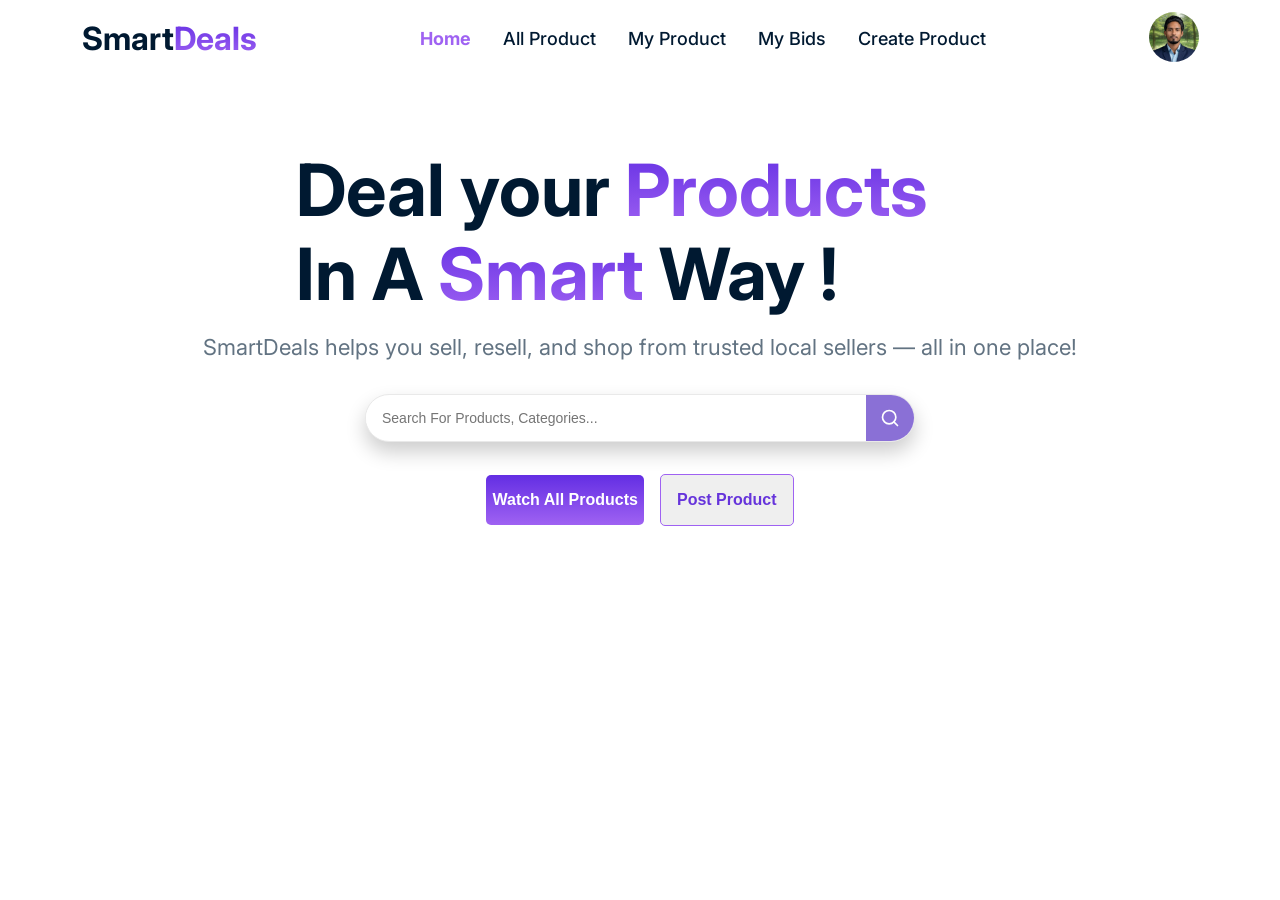
==== index.html @ f4c6712d "Adding Hero Section" ====
<!DOCTYPE html>
<html lang="en">

<head>
    <meta charset="UTF-8">
    <meta name="viewport" content="width=device-width, initial-scale=1.0">
    <title>SmartDeals | Your Online Shopping Companion</title>
    <link rel="stylesheet" href="./styles/style.css">
    <link rel="preconnect" href="https://fonts.googleapis.com">
    <link rel="preconnect" href="https://fonts.gstatic.com" crossorigin>
    <link
        href="https://fonts.googleapis.com/css2?family=Inter:ital,opsz,wght@0,14..32,100..900;1,14..32,100..900&display=swap"
        rel="stylesheet">
    <link rel="preconnect" href="https://fonts.googleapis.com">
    <link rel="preconnect" href="https://fonts.gstatic.com" crossorigin>
    <link
        href="https://fonts.googleapis.com/css2?family=Inter:ital,opsz,wght@0,14..32,100..900;1,14..32,100..900&display=swap"
        rel="stylesheet">
</head>

<body class="font-inter">
    <header>
        <nav class="navbar">
            <div class="logo1">
                <h3>Smart<span class="span-color">Deals</span></h3>
            </div>
            <ul>
                <li><a href="./index.html" class="active">Home</a></li>
                <li><a href="#">All Product</a></li>
                <li><a href="#">My Product</a></li>
                <li><a href="#">My Bids</a></li>
                <li><a href="#">Create Product</a></li>
            </ul>
            <div>
                <img src="./resorces/imges/logo.png" alt="" class="logo2">
            </div>
        </nav>
        <section class="hero">
            <h1>Deal your <span class="span-color">Products</span>
                In A <span class="span-color">Smart</span> Way !</h1>
            <p>SmartDeals helps you sell, resell, and shop from trusted local sellers — all in one place!</p>


            <div class="search-container">
                <input type="text" placeholder="Search For Products, Categories..." />
                <button type="submit" class="search-btn">
                    <svg xmlns="http://www.w3.org/2000/svg" width="20" height="20" viewBox="0 0 24 24" fill="none"
                        stroke="currentColor" stroke-width="2" stroke-linecap="round" stroke-linejoin="round">
                        <circle cx="11" cy="11" r="8"></circle>
                        <line x1="21" y1="21" x2="16.65" y2="16.65"></line>
                    </svg>
                </button>
            </div>

            <div class="button">
                <button class="btn fill-button">Watch All Products</button>
                <button class="btn unfill-button">Post Product</button>
            </div>


        </section>
    </header>
</body>

</html>
---- styles/style.css ----
* {
    margin: 0;
    padding: 0;
    box-sizing: border-box;
}

.font-inter {
    font-family: "Inter", sans-serif;
    font-optical-sizing: auto;
    color: var(--dark-color);
}


:root {
    --dark-color: #001931;
    --light-color: #627382;
}


/* Navbar Design */

.navbar {
    /* border: 2px solid red; */
    display: flex;
    align-items: center;
    justify-content: space-around;
    height: 78px;
}

.navbar .logo1 h3 {
    font-size: 32px;
    line-height: 40px;
    font-weight: 700;
    color: #001931;
}

.span-color {
    background: linear-gradient(to bottom, #632EE3, #9F62F2);
    -webkit-background-clip: text;
    background-clip: text;
    color: transparent;
}

.navbar ul {
    display: flex;
    gap: 32px;
    align-items: center;
}

.navbar ul li {
    list-style: none;
}

.navbar ul li a {
    text-decoration: none;
    color: var(--dark-color);
    font-size: 18px;
    font-weight: 500;
    line-height: 152%;
    transition: 0.3s;
}

.navbar ul li a:hover {
    color: #9F62F2;
}

.navbar ul li .active {
    color: #9F62F2;
    font-weight: bold;
    transition: 0.3s;
}

.active:hover {
    color: #632EE3;
}

.navbar .logo2 {
    width: 50px;
    border-radius: 30px;
}

.hero {
    /* border: 2px solid red; */
    margin: 70px auto;
}

.hero h1 {
    font-size: 72px;
    line-height: 84px;
    width: 689px;
    margin: 0px auto 16px;
    color: var(--dark-color);
}

.hero p {
    font-size: 22px;
    line-height: 30px;
    margin: 0px auto 32px;
    text-align: center;
    color: var(--light-color);
}

.search-container {
    margin: 0px auto 32px;
    display: flex;
    align-items: center;
    width: 550px;
    height: 48px;
    background: #FFFFFF;
    border: 1px solid #E9E9E9;
    border-radius: 35px;
    overflow: hidden;
    box-shadow: 0px 10px 20px rgba(0, 0, 0, 0.20);
    /* Figma-র Drop Shadow */
}

.search-container input {
    flex: 1;
    border: none;
    outline: none;
    padding: 0 16px;
    font-size: 14px;
    color: #333;
}

.search-btn {
    background-color: #8A70D6;
    border: none;
    width: 48px;
    height: 100%;
    display: flex;
    justify-content: center;
    align-items: center;
    cursor: pointer;
    color: white;
    transition: background 0.3s ease;
}

.search-btn:hover {
    background-color: #765bbd;
}

.button {
    text-align: center;
    margin: 0px auto 91px;
}

.btn {
    font-size: 16px;
    font-weight: 600;
    margin: 0px 6px;
    padding: 16px 6px;
    border: none;
    border-radius: 5px;
}

.fill-button {
    background: linear-gradient(to bottom, #632EE3, #9F62F2);
    color: white;
}

.unfill-button {
    border: 1px solid #9F62F2;
    padding: 16px;
    color: #6634db;
}
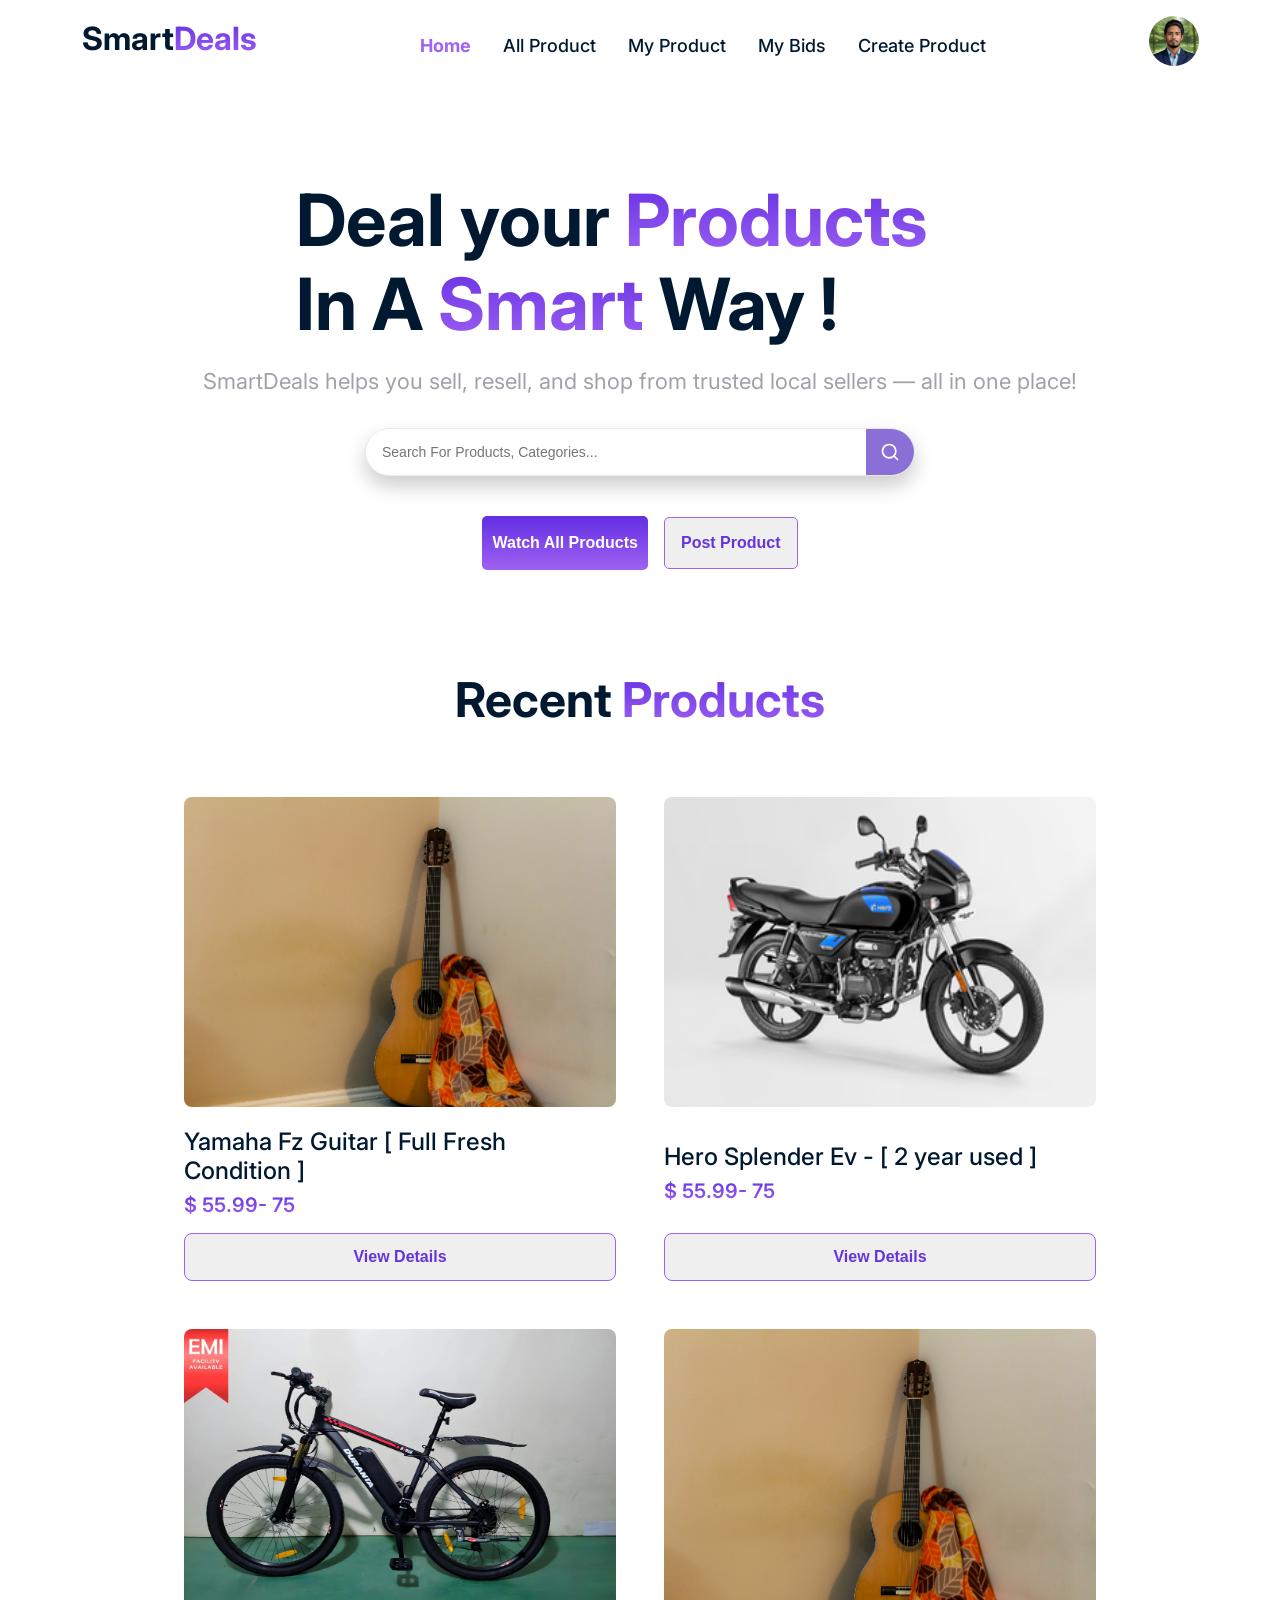
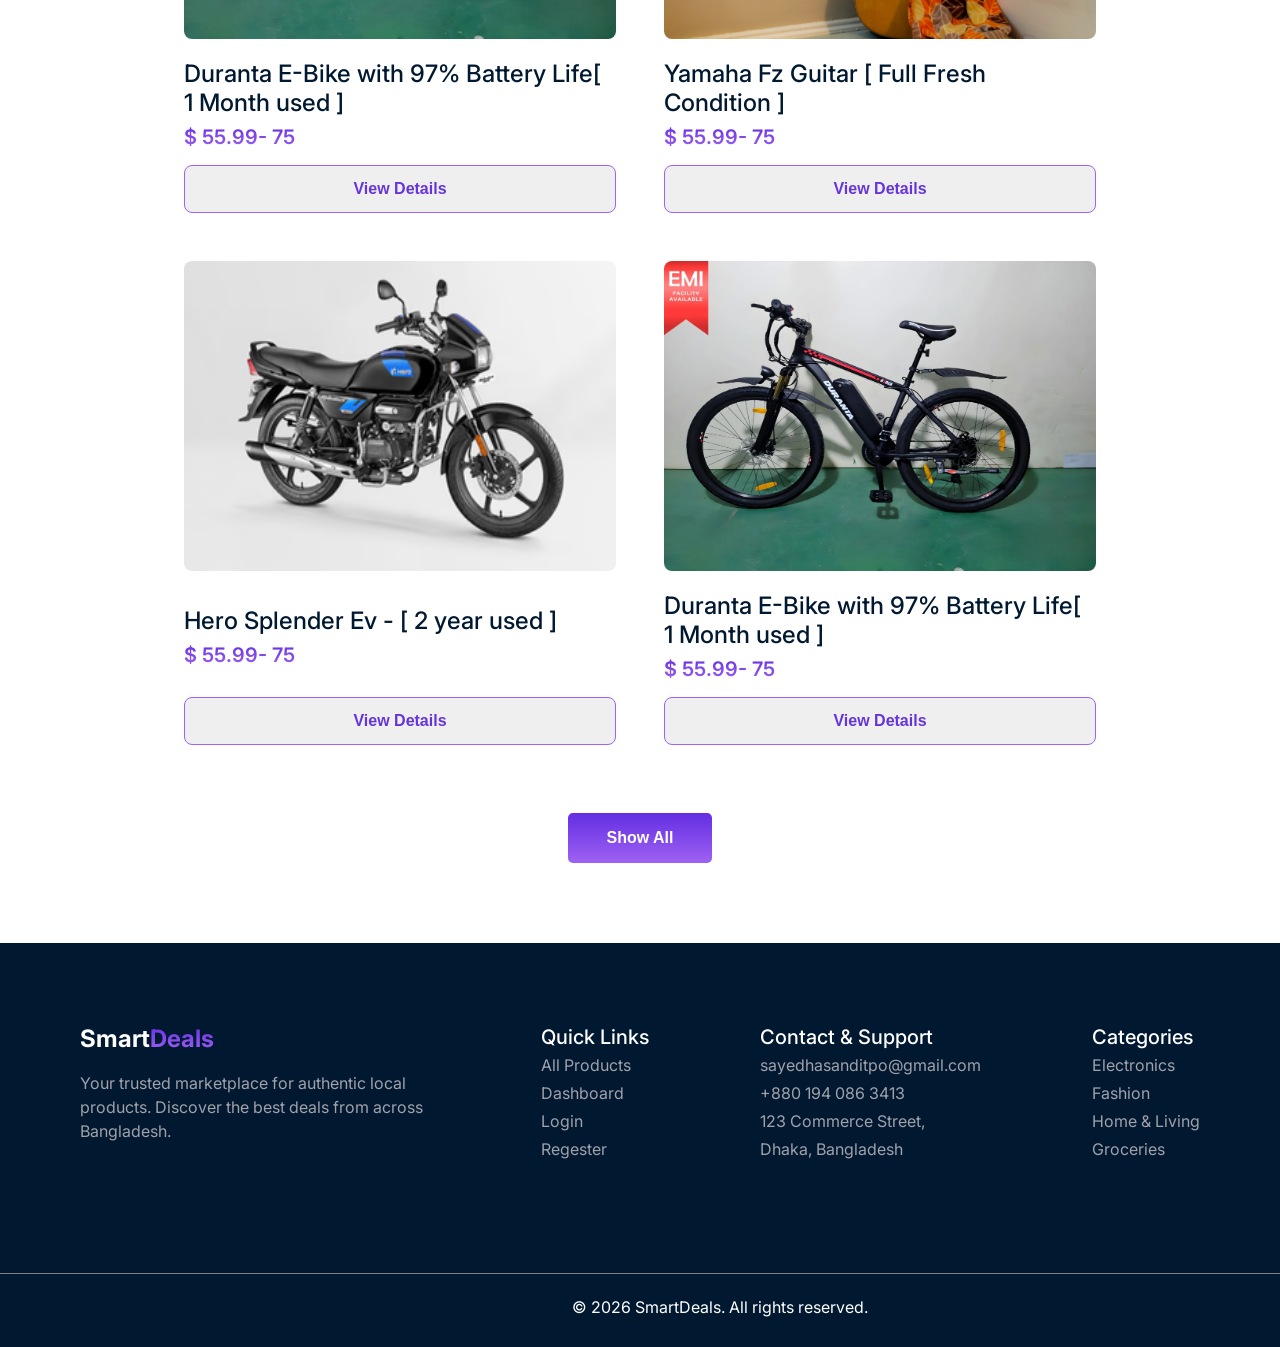
==== commit 941a9b3e: "Build SmartDeals Website" ====
--- a/index.html
+++ b/index.html
@@ -22,7 +22,7 @@
     <header>
         <nav class="navbar">
             <div class="logo1">
-                <h3>Smart<span class="span-color">Deals</span></h3>
+                <h3>Smart<span class="gradient-color">Deals</span></h3>
             </div>
             <ul>
                 <li><a href="./index.html" class="active">Home</a></li>
@@ -36,11 +36,9 @@
             </div>
         </nav>
         <section class="hero">
-            <h1>Deal your <span class="span-color">Products</span>
-                In A <span class="span-color">Smart</span> Way !</h1>
+            <h1>Deal your <span class="gradient-color">Products</span>
+                In A <span class="gradient-color">Smart</span> Way !</h1>
             <p>SmartDeals helps you sell, resell, and shop from trusted local sellers — all in one place!</p>
-
-
             <div class="search-container">
                 <input type="text" placeholder="Search For Products, Categories..." />
                 <button type="submit" class="search-btn">
@@ -51,15 +49,112 @@
                     </svg>
                 </button>
             </div>
-
             <div class="button">
                 <button class="btn fill-button">Watch All Products</button>
                 <button class="btn unfill-button">Post Product</button>
             </div>
+        </section>
+    </header>
+    <section class="product-container">
+        <h1>Recent <span class="gradient-color">Products</span></h1>
+        <div class="card-container">
+            <div class="card">
+                <img src="./resorces/imges/product1.jpg" alt="">
+                <div class="card-text">
+                    <h2>Yamaha Fz Guitar [ Full Fresh Condition ] </h2>
+                    <p class="gradient-color">$ 55.99- 75</p>
+                </div>
+                <button class="unfill-button">View Details</button>
+            </div>
+            <div class="card">
+                <img src="./resorces/imges/product2.jfif" alt="">
+                <div class="card-text">
+                    <h2>Hero Splender Ev - [ 2 year used ]</h2>
+                    <p class="gradient-color">$ 55.99- 75</p>
+                </div>
+                <button class="unfill-button">View Details</button>
+            </div>
+            <div class="card">
+                <img src="./resorces/imges/product3.jpg" alt="">
+                <div class="card-text">
+                    <h2>Duranta E-Bike with 97% Battery Life[ 1 Month used ] </h2>
+                    <p class="gradient-color">$ 55.99- 75</p>
+                </div>
+                <button class="unfill-button">View Details</button>
+            </div>
+            <div class="card">
+                <img src="./resorces/imges/product1.jpg" alt="">
+                <div class="card-text">
+                    <h2>Yamaha Fz Guitar [ Full Fresh Condition ] </h2>
+                    <p class="gradient-color">$ 55.99- 75</p>
+                </div>
+                <button class="unfill-button">View Details</button>
+            </div>
+            <div class="card">
+                <img src="./resorces/imges/product2.jfif" alt="">
+                <div class="card-text">
+                    <h2>Hero Splender Ev - [ 2 year used ]</h2>
+                    <p class="gradient-color">$ 55.99- 75</p>
+                </div>
+                <button class="unfill-button">View Details</button>
+            </div>
+            <div class="card">
+                <img src="./resorces/imges/product3.jpg" alt="">
+                <div class="card-text">
+                    <h2>Duranta E-Bike with 97% Battery Life[ 1 Month used ] </h2>
+                    <p class="gradient-color">$ 55.99- 75</p>
+                </div>
+                <button class="unfill-button">View Details</button>
+            </div>
+        </div>
+        <div class="button button-product">
+            <button class="btn fill-button product-btn">Show All</button>
+        </div>
+    </section>
+
+    <footer>
 
 
-        </section>
-    </header>
+        <div class="footer-container">
+            <div class="footer-content">
+                <div class="footer1">
+                    <h3>Smart<span class="gradient-color">Deals</span></h3>
+                    <p>Your trusted marketplace for authentic local products. Discover the best deals from across
+                        Bangladesh.</p>
+                </div>
+                <div class="footer2 footer-card">
+                    <ul>
+                        <h3>Quick Links</h3>
+                        <li><a href="#">All Products</a></li>
+                        <li><a href="#">Dashboard</a></li>
+                        <li><a href="#">Login</a></li>
+                        <li><a href="#">Regester</a></li>
+                    </ul>
+                </div>
+                <div class="footer2 footer-card">
+                    <ul>
+                        <h3>Contact & Support</h3>
+                        <li><a href="#">sayedhasanditpo@gmail.com</a></li>
+                        <li><a href="#">+880 194 086 3413</a></li>
+                        <li><a href="#">123 Commerce Street,<br>Dhaka, Bangladesh</a></li>
+                    </ul>
+                </div>
+                <ul>
+                    <h3>Categories</h3>
+                    <li><a href="#">Electronics</a></li>
+                    <li><a href="#">Fashion</a></li>
+                    <li><a href="#">Home & Living</a></li>
+                    <li><a href="#">Groceries</a></li>
+                </ul>
+            </div>
+        </div>
+
+        <div class="copyright">
+            © 2026 SmartDeals. All rights reserved.
+        </div>
+
+    </footer>
+
 </body>
 
 </html>
--- a/styles/style.css
+++ b/styles/style.css
@@ -13,7 +13,8 @@
 
 :root {
     --dark-color: #001931;
-    --light-color: #627382;
+    --light-color: #A1A1AA;
+    --gradient-color:
 }
 
 
@@ -34,7 +35,7 @@
     color: #001931;
 }
 
-.span-color {
+.gradient-color {
     background: linear-gradient(to bottom, #632EE3, #9F62F2);
     -webkit-background-clip: text;
     background-clip: text;
@@ -45,6 +46,7 @@
     display: flex;
     gap: 32px;
     align-items: center;
+    margin-top: 14px;
 }
 
 .navbar ul li {
@@ -77,18 +79,19 @@
 .navbar .logo2 {
     width: 50px;
     border-radius: 30px;
+    margin-top: 7px;
 }
 
 .hero {
     /* border: 2px solid red; */
-    margin: 70px auto;
+    margin: 100px auto;
 }
 
 .hero h1 {
     font-size: 72px;
     line-height: 84px;
     width: 689px;
-    margin: 0px auto 16px;
+    margin: 0px auto 20px;
     color: var(--dark-color);
 }
 
@@ -101,7 +104,7 @@
 }
 
 .search-container {
-    margin: 0px auto 32px;
+    margin: 0px auto 40px;
     display: flex;
     align-items: center;
     width: 550px;
@@ -142,14 +145,13 @@
 
 .button {
     text-align: center;
-    margin: 0px auto 91px;
 }
 
 .btn {
     font-size: 16px;
     font-weight: 600;
     margin: 0px 6px;
-    padding: 16px 6px;
+    padding: 18px 10px;
     border: none;
     border-radius: 5px;
 }
@@ -163,4 +165,135 @@
     border: 1px solid #9F62F2;
     padding: 16px;
     color: #6634db;
+}
+
+.product-container h1 {
+    font-size: 48px;
+    text-align: center;
+    margin: 80px auto 40px;
+}
+
+.card-container {
+    /* border: 2px solid red; */
+    padding: 16px;
+    gap: 24px;
+    display: flex;
+    align-items: center;
+    justify-content: center;
+    flex-wrap: wrap;
+}
+
+
+.card {
+    margin: 12px;
+}
+
+.card img {
+    width: 432px;
+    height: 310px;
+    /* border: 2px solid black; */
+    border-radius: 8px;
+    margin-bottom: 16px;
+}
+
+.card .card-text {
+    margin-bottom: 16px;
+    height: 90px;
+    display: flex;
+    flex-direction: column;
+    justify-content: center;
+}
+
+.card .card-text h2 {
+    font-size: 24px;
+    font-weight: 500;
+    color: var(--dark-color);
+    margin-bottom: 8px;
+    width: 420px;
+}
+
+.card .card-text p {
+    font-size: 20px;
+    font-weight: 600;
+}
+
+.card button {
+    padding: 14px;
+    font-size: 16px;
+    width: 100%;
+    font-weight: 600;
+    border-radius: 8px;
+}
+
+.product-btn {
+    padding: 16px 39px;
+}
+
+.button-product {
+    margin: 40px auto 80px;
+}
+
+footer {
+    background-color: var(--dark-color);
+}
+
+.footer-container {
+    /* border: 2px solid red; */
+    padding: 80px 80px 30px;
+    display: flex;
+    align-items: center;
+    justify-content: center;
+    color: white;
+}
+
+.footer-content {
+    /* border: 2px solid rgb(50, 60, 207); */
+    width: 1140px;
+    display: flex;
+    justify-content: space-between;
+}
+
+.footer1 {
+    width: 350px;
+}
+
+.footer-content .footer1 h3 {
+    font-size: 24px;
+    margin-bottom: 16px;
+    font-weight: 700;
+    line-height: 32px;
+}
+
+.footer-content p {
+    font-size: 16px;
+    font-weight: 400;
+    line-height: 24px;
+    color: var(--light-color);
+}
+
+footer h3 {
+    font-size: 20px;
+    line-height: 28px;
+    font-weight: 500;
+}
+
+footer ul {
+    list-style: none;
+    line-height: 28px;
+}
+
+footer a {
+    text-decoration: none;
+    color: var(--light-color);
+}
+
+.copyright {
+    border-top: 1px solid gray;
+    width: 1440px;
+    margin: 0px auto;
+    color: white;
+    text-align: center;
+    padding-top: 23px;
+    margin-top: 80px;
+    padding-bottom: 30px;
 }
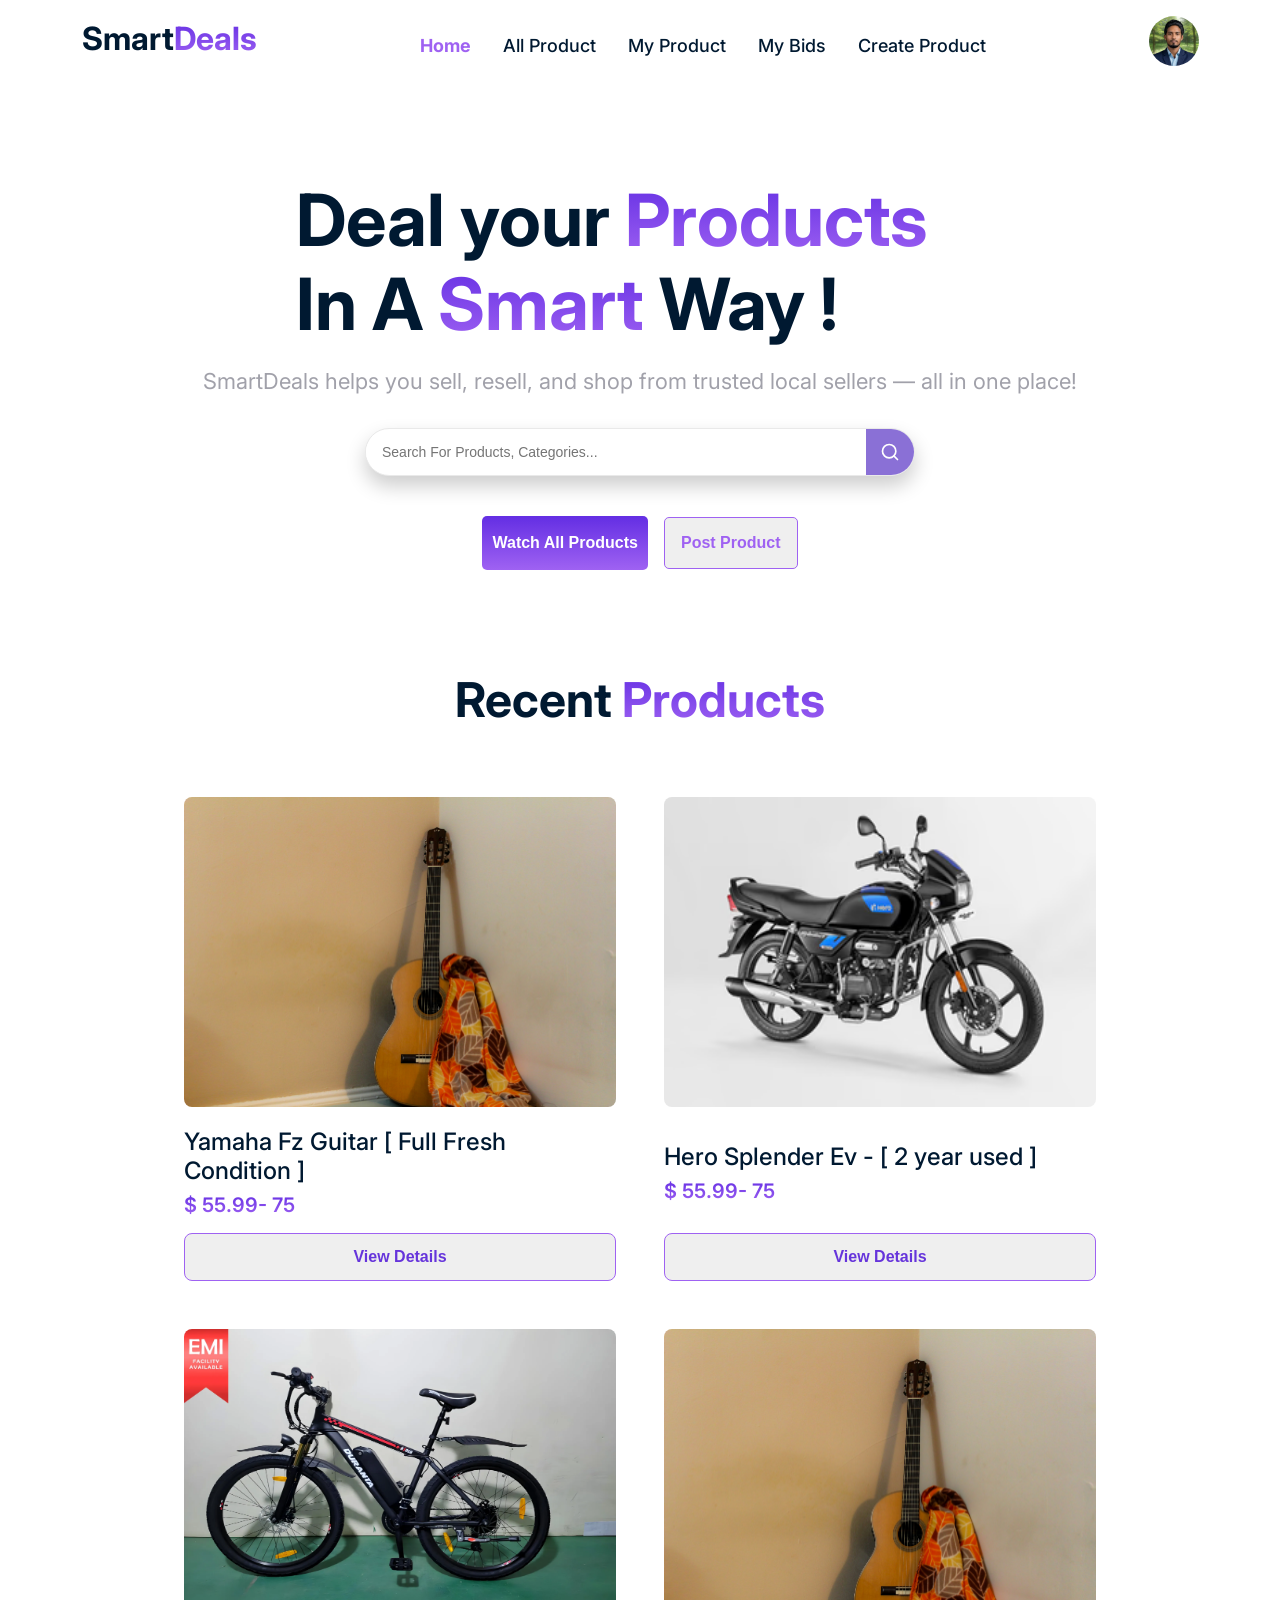
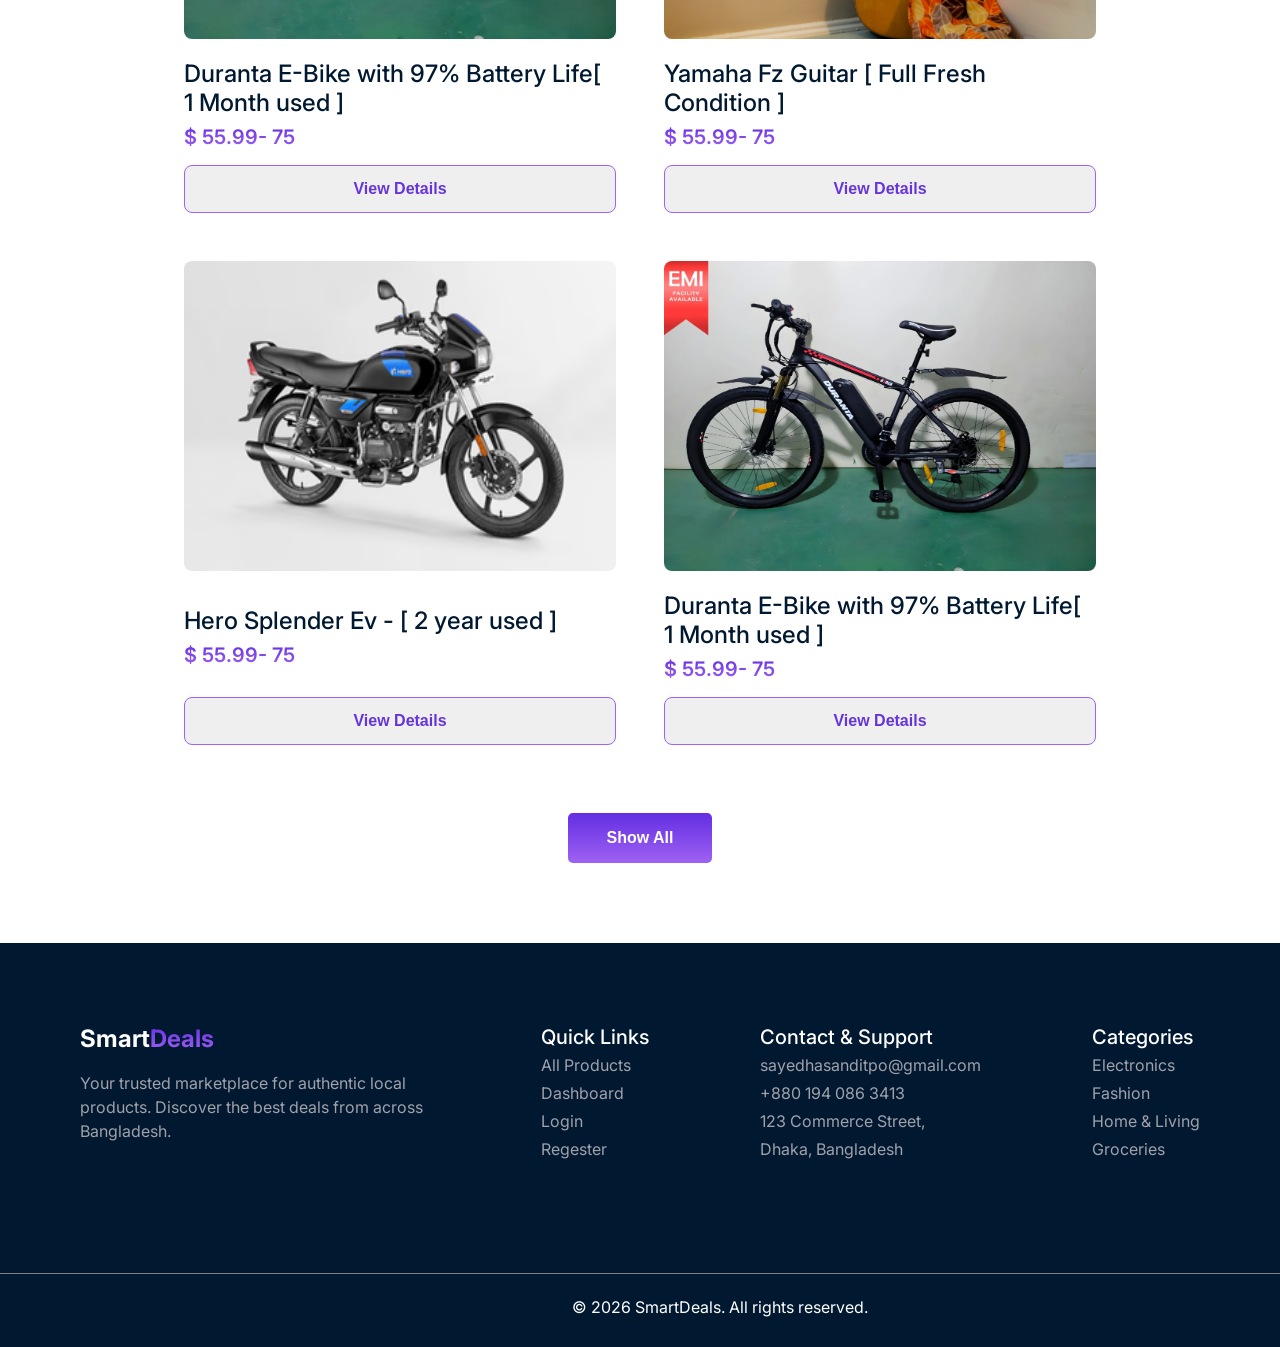
==== commit 13d29f7e: "Adding links" ====
--- a/index.html
+++ b/index.html
@@ -26,7 +26,7 @@
             </div>
             <ul>
                 <li><a href="./index.html" class="active">Home</a></li>
-                <li><a href="#">All Product</a></li>
+                <li><a href="all-product.html">All Product</a></li>
                 <li><a href="#">My Product</a></li>
                 <li><a href="#">My Bids</a></li>
                 <li><a href="#">Create Product</a></li>
@@ -41,7 +41,7 @@
             <p>SmartDeals helps you sell, resell, and shop from trusted local sellers — all in one place!</p>
             <div class="search-container">
                 <input type="text" placeholder="Search For Products, Categories..." />
-                <button type="submit" class="search-btn">
+                <button type="submit" class="search-btn hover">
                     <svg xmlns="http://www.w3.org/2000/svg" width="20" height="20" viewBox="0 0 24 24" fill="none"
                         stroke="currentColor" stroke-width="2" stroke-linecap="round" stroke-linejoin="round">
                         <circle cx="11" cy="11" r="8"></circle>
@@ -50,8 +50,8 @@
                 </button>
             </div>
             <div class="button">
-                <button class="btn fill-button">Watch All Products</button>
-                <button class="btn unfill-button">Post Product</button>
+                <button class="btn fill-button hover button-hover-effect"><a href="all-product.html">Watch All Products</a></button>
+                <button class="btn unfill-button hover view-effect"><a href="all-product.html"><span class="color-white">Post Product</span></a></button>
             </div>
         </section>
     </header>
@@ -64,7 +64,7 @@
                     <h2>Yamaha Fz Guitar [ Full Fresh Condition ] </h2>
                     <p class="gradient-color">$ 55.99- 75</p>
                 </div>
-                <button class="unfill-button">View Details</button>
+                <button class="unfill-button hover view-effect">View Details</button>
             </div>
             <div class="card">
                 <img src="./resorces/imges/product2.jfif" alt="">
@@ -72,7 +72,7 @@
                     <h2>Hero Splender Ev - [ 2 year used ]</h2>
                     <p class="gradient-color">$ 55.99- 75</p>
                 </div>
-                <button class="unfill-button">View Details</button>
+                <button class="unfill-button view-effect">View Details</button>
             </div>
             <div class="card">
                 <img src="./resorces/imges/product3.jpg" alt="">
@@ -80,7 +80,7 @@
                     <h2>Duranta E-Bike with 97% Battery Life[ 1 Month used ] </h2>
                     <p class="gradient-color">$ 55.99- 75</p>
                 </div>
-                <button class="unfill-button">View Details</button>
+                <button class="unfill-button hover view-effect">View Details</button>
             </div>
             <div class="card">
                 <img src="./resorces/imges/product1.jpg" alt="">
@@ -88,7 +88,7 @@
                     <h2>Yamaha Fz Guitar [ Full Fresh Condition ] </h2>
                     <p class="gradient-color">$ 55.99- 75</p>
                 </div>
-                <button class="unfill-button">View Details</button>
+                <button class="unfill-button hover view-effect">View Details</button>
             </div>
             <div class="card">
                 <img src="./resorces/imges/product2.jfif" alt="">
@@ -96,7 +96,7 @@
                     <h2>Hero Splender Ev - [ 2 year used ]</h2>
                     <p class="gradient-color">$ 55.99- 75</p>
                 </div>
-                <button class="unfill-button">View Details</button>
+                <button class="unfill-button view-effect">View Details</button>
             </div>
             <div class="card">
                 <img src="./resorces/imges/product3.jpg" alt="">
@@ -104,11 +104,11 @@
                     <h2>Duranta E-Bike with 97% Battery Life[ 1 Month used ] </h2>
                     <p class="gradient-color">$ 55.99- 75</p>
                 </div>
-                <button class="unfill-button">View Details</button>
+                <button class="unfill-button hover view-effect">View Details</button>
             </div>
         </div>
         <div class="button button-product">
-            <button class="btn fill-button product-btn">Show All</button>
+            <button class="btn fill-button product-btn hover button-hover-effect"><a href="all-product.html">Show All</a></button>
         </div>
     </section>
 
--- a/styles/style.css
+++ b/styles/style.css
@@ -14,7 +14,7 @@
 :root {
     --dark-color: #001931;
     --light-color: #A1A1AA;
-    --gradient-color:
+    --view-hover-color: #ebdbecdb;
 }
 
 
@@ -153,15 +153,18 @@
     margin: 0px 6px;
     padding: 18px 10px;
     border: none;
+    cursor: pointer;
     border-radius: 5px;
 }
 
 .fill-button {
+    cursor: pointer;
     background: linear-gradient(to bottom, #632EE3, #9F62F2);
     color: white;
 }
 
 .unfill-button {
+    cursor: pointer;
     border: 1px solid #9F62F2;
     padding: 16px;
     color: #6634db;
@@ -227,6 +230,7 @@
 
 .product-btn {
     padding: 16px 39px;
+    cursor: pointer;
 }
 
 .button-product {
@@ -296,4 +300,34 @@
     padding-top: 23px;
     margin-top: 80px;
     padding-bottom: 30px;
+}
+
+.hover{
+    cursor: pointer;
+}
+
+.view-effect{
+    transition: 0.3s;
+}
+
+.view-effect:hover{
+    background-color: var(--view-hover-color);
+    color: #9F62F2;
+}
+
+.button-hover-effect {
+    transition: 3s ease-in-out;
+}
+
+.button-hover-effect:hover {
+    background: linear-gradient(to bottom, #642ee3e2, #9e62f2e6);
+}
+
+a{
+    text-decoration: none;
+    color: white;
+}
+
+.color-white{
+    color: #9F62F2;
 }
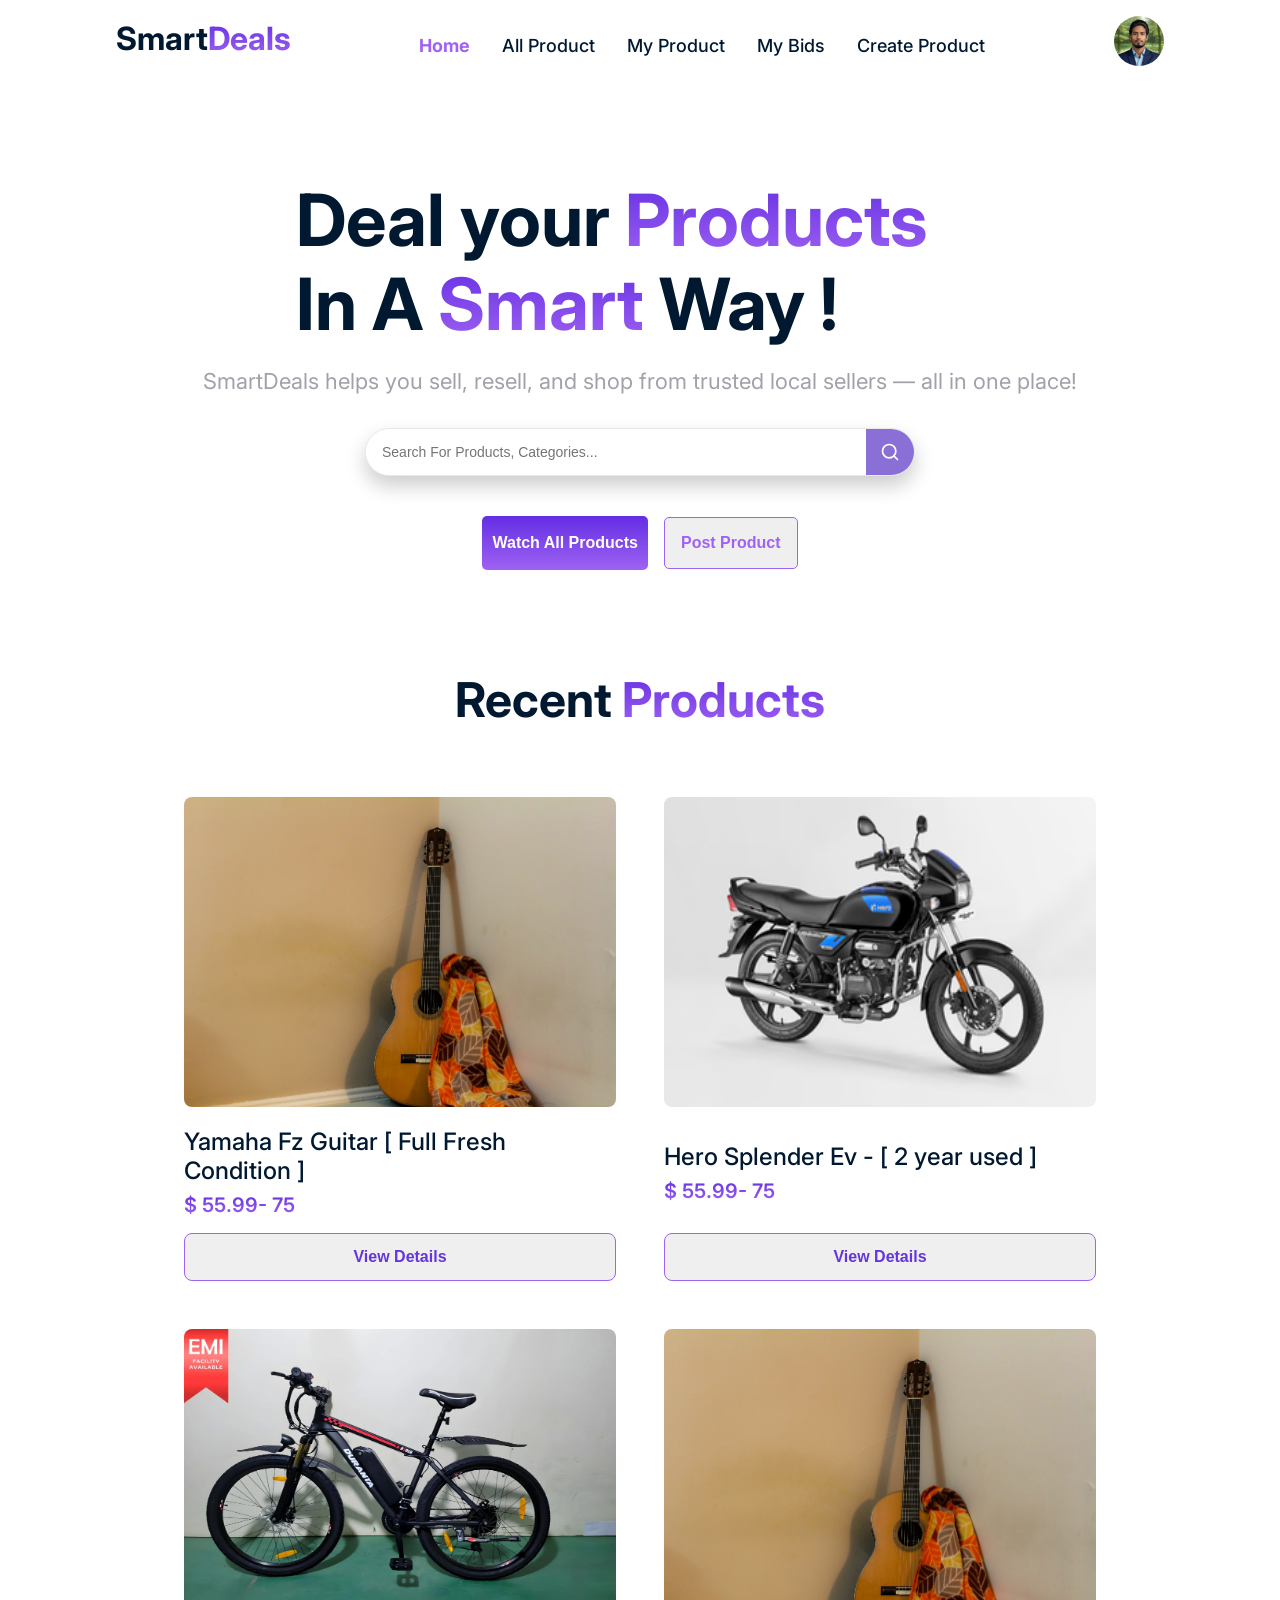
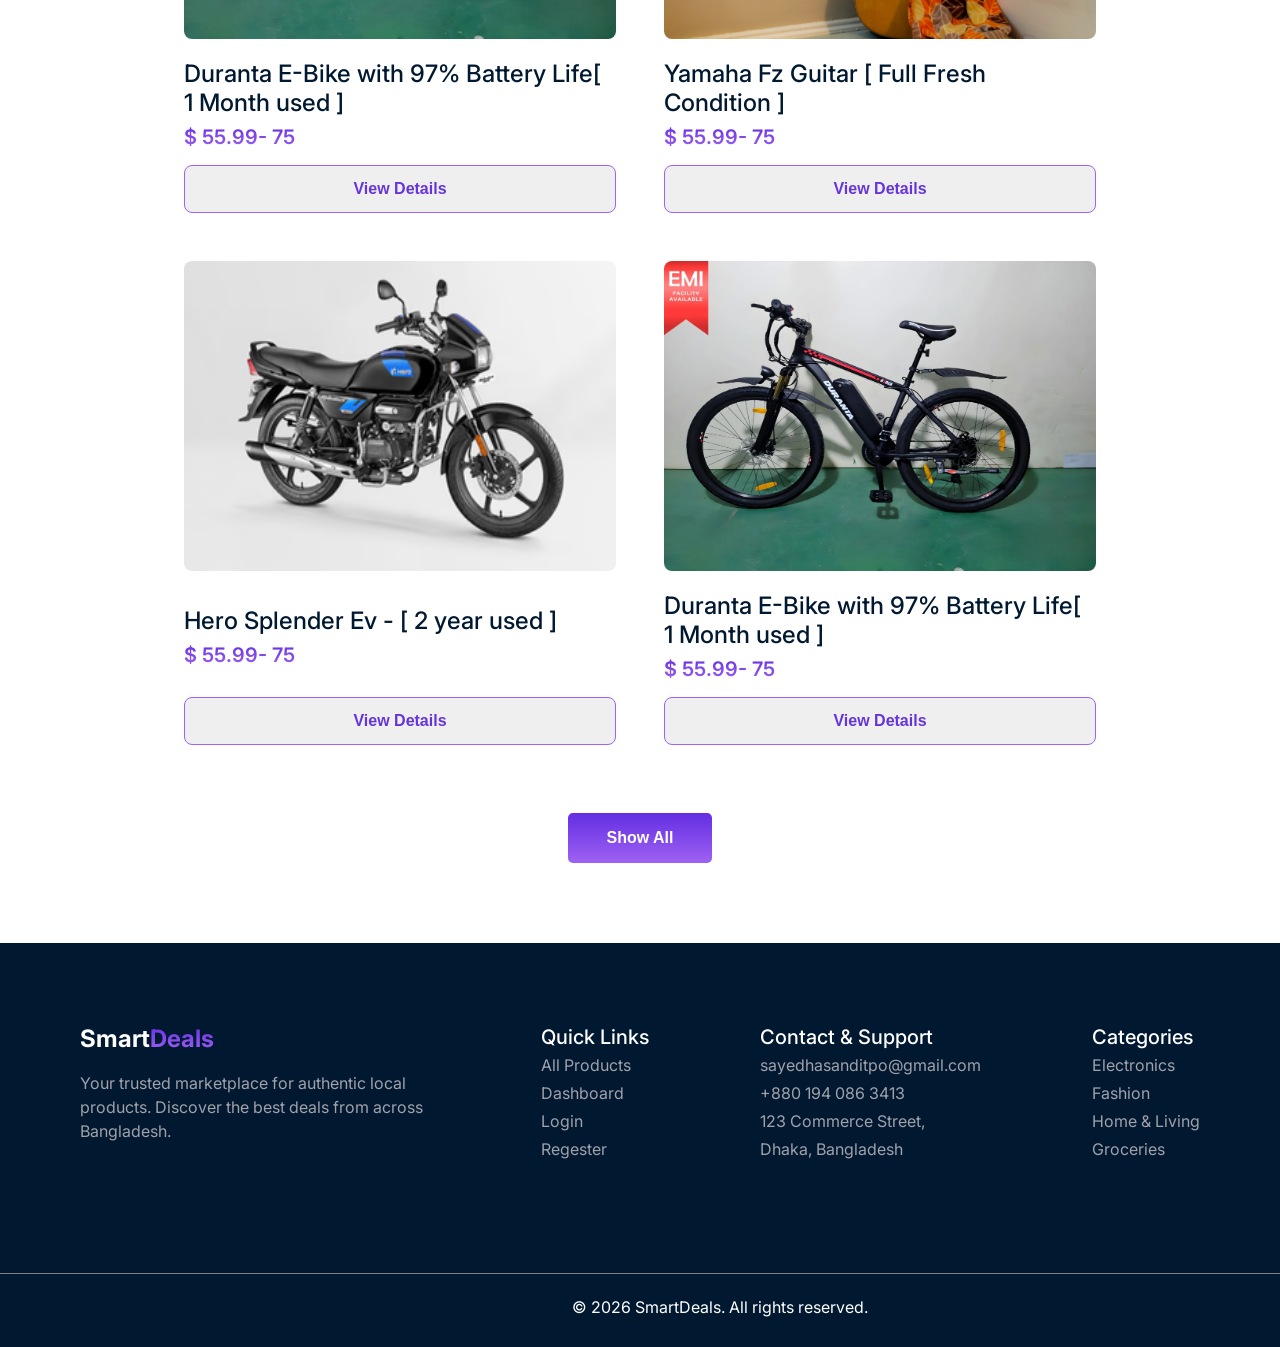
==== commit ec851ebd: "Adding Login Form" ====
--- a/index.html
+++ b/index.html
@@ -127,7 +127,7 @@
                         <h3>Quick Links</h3>
                         <li><a href="#">All Products</a></li>
                         <li><a href="#">Dashboard</a></li>
-                        <li><a href="#">Login</a></li>
+                        <li><a href="login.html" target="_blank">Login</a></li>
                         <li><a href="#">Regester</a></li>
                     </ul>
                 </div>
--- a/styles/style.css
+++ b/styles/style.css
@@ -1,3 +1,4 @@
+@import url('https://fonts.googleapis.com/css2?family=Inter:ital,opsz,wght@0,14..32,100..900;1,14..32,100..900&display=swap');
 * {
     margin: 0;
     padding: 0;
@@ -26,6 +27,8 @@
     align-items: center;
     justify-content: space-around;
     height: 78px;
+    width: 92%;
+    margin: 0px auto;
 }
 
 .navbar .logo1 h3 {
@@ -252,7 +255,7 @@
 
 .footer-content {
     /* border: 2px solid rgb(50, 60, 207); */
-    width: 1140px;
+    width: 1440px;
     display: flex;
     justify-content: space-between;
 }
@@ -302,15 +305,15 @@
     padding-bottom: 30px;
 }
 
-.hover{
-    cursor: pointer;
-}
-
-.view-effect{
+.hover {
+    cursor: pointer;
+}
+
+.view-effect {
     transition: 0.3s;
 }
 
-.view-effect:hover{
+.view-effect:hover {
     background-color: var(--view-hover-color);
     color: #9F62F2;
 }
@@ -323,11 +326,14 @@
     background: linear-gradient(to bottom, #642ee3e2, #9e62f2e6);
 }
 
-a{
+a {
     text-decoration: none;
     color: white;
 }
 
-.color-white{
+.color-white {
     color: #9F62F2;
-}+}
+
+
+/* All Product Page Css */
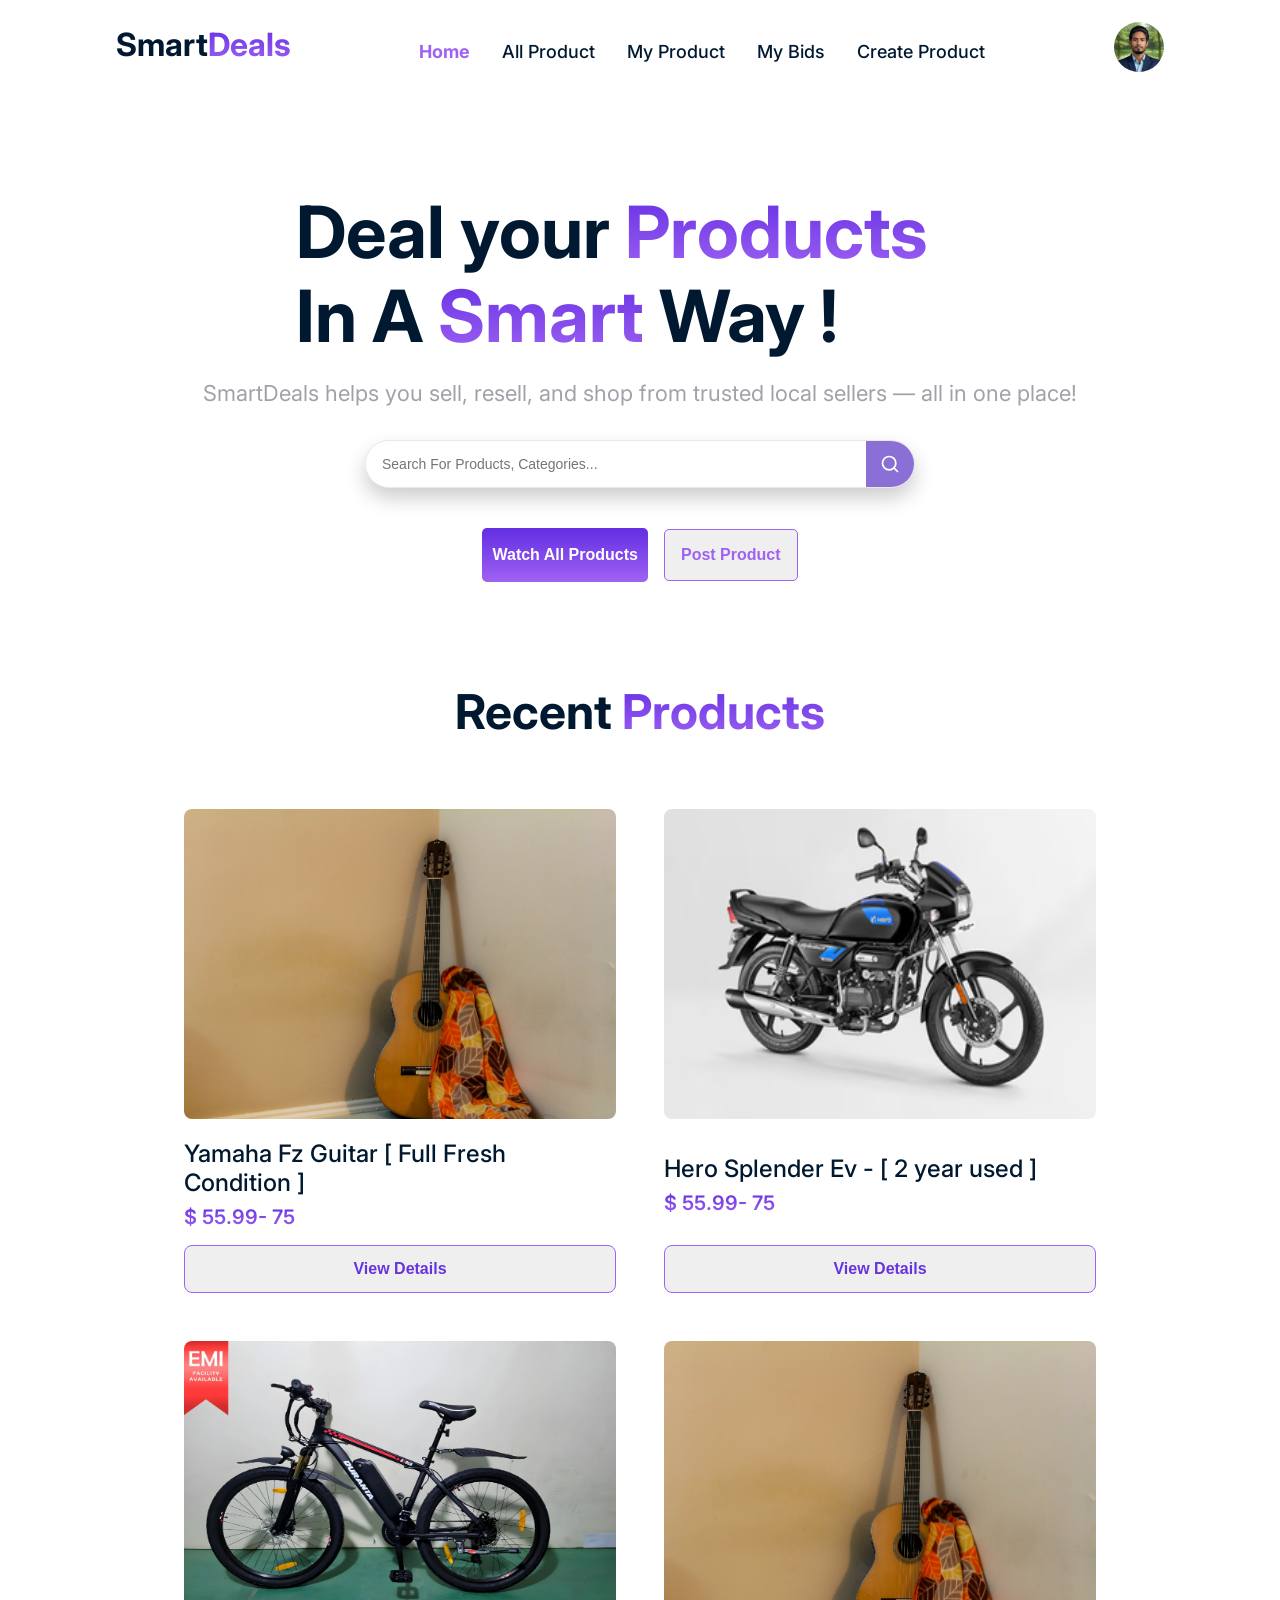
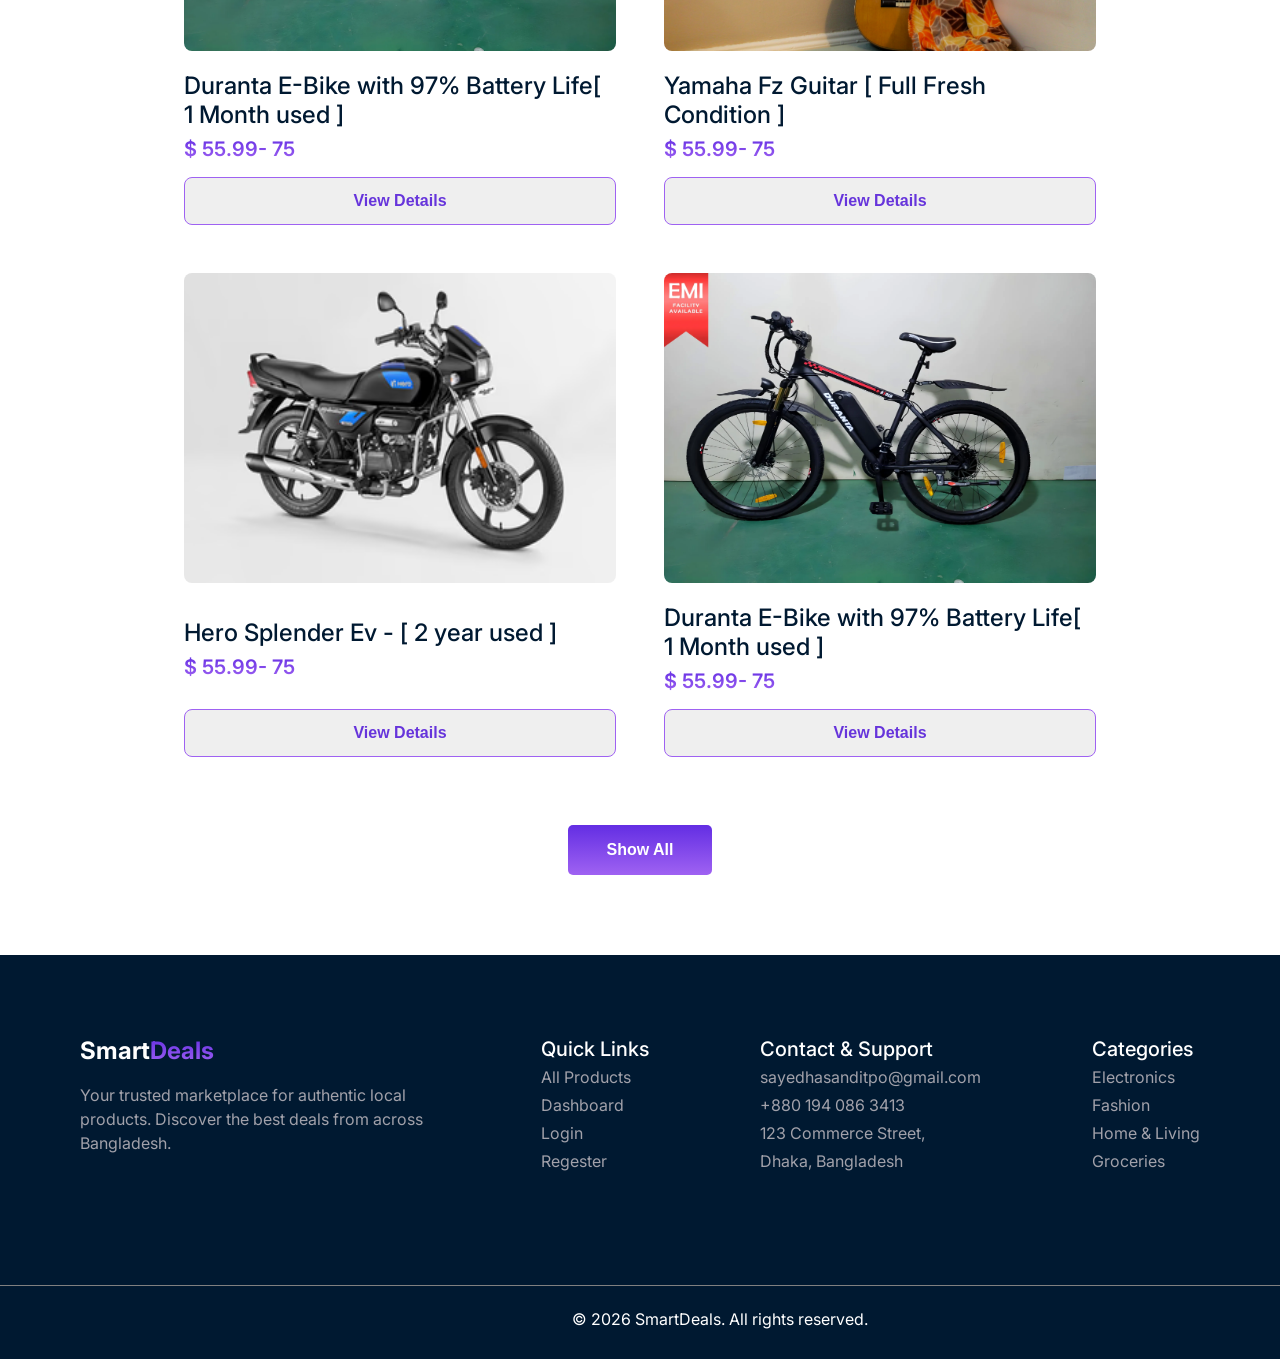
==== commit b3b1b165: "Developing Regester Page" ====
--- a/index.html
+++ b/index.html
@@ -125,10 +125,10 @@
                 <div class="footer2 footer-card">
                     <ul>
                         <h3>Quick Links</h3>
-                        <li><a href="#">All Products</a></li>
+                        <li><a href="all-product.html">All Products</a></li>
                         <li><a href="#">Dashboard</a></li>
                         <li><a href="login.html" target="_blank">Login</a></li>
-                        <li><a href="#">Regester</a></li>
+                        <li><a href="regester.html" target="_blank">Regester</a></li>
                     </ul>
                 </div>
                 <div class="footer2 footer-card">
--- a/styles/style.css
+++ b/styles/style.css
@@ -1,4 +1,5 @@
 @import url('https://fonts.googleapis.com/css2?family=Inter:ital,opsz,wght@0,14..32,100..900;1,14..32,100..900&display=swap');
+
 * {
     margin: 0;
     padding: 0;
@@ -26,7 +27,7 @@
     display: flex;
     align-items: center;
     justify-content: space-around;
-    height: 78px;
+    height: 90px;
     width: 92%;
     margin: 0px auto;
 }
@@ -318,10 +319,6 @@
     color: #9F62F2;
 }
 
-.button-hover-effect {
-    transition: 3s ease-in-out;
-}
-
 .button-hover-effect:hover {
     background: linear-gradient(to bottom, #642ee3e2, #9e62f2e6);
 }
@@ -336,4 +333,96 @@
 }
 
 
-/* All Product Page Css */+/* Login Page Css */
+
+
+.main {
+    display: grid;
+    place-items: center;
+    min-height: calc(100vh - 70px);
+    /* 70px holo apnar navbar er height, eta adjust kore nite paren */
+    width: 100%;
+}
+
+.main .login-container {
+    display: flex;
+    flex-direction: column;
+    justify-content: center;
+    align-items: center;
+    /* border: 2px solid red; */
+    box-shadow: 0px 0px 10px rgba(0, 0, 0, 0.327);
+    width: 492px;
+    height: 536px;
+}
+
+.main .login-container h3 {
+    font-size: 32px;
+    line-height: 40px;
+    font-weight: 700;
+    color: #001931;
+    margin-bottom: 10px;
+}
+
+.login-container p {
+    margin-bottom: 24px;
+}
+
+.reg {
+    color: #9F62F2;
+}
+
+.login-container form {
+    display: flex;
+    flex-direction: column;
+    text-align: center;
+}
+
+.login-container form {
+    width: 412px;
+    /* border: 2px solid; */
+}
+
+.label-names {
+    color: rgba(0, 0, 0, 0.869);
+    margin-bottom: 6px;
+    text-align: left;
+    line-height: 20px;
+    font-weight: 500;
+    font-size: 14px;
+}
+
+.login-container form input[type="email"],
+.login-container form input[type="password"],
+.box-shadow {
+    font-size: 16px;
+    line-height: 24px;
+    width: 100%;
+    padding: 8px 12px;
+    border: 1px solid white;
+    box-shadow: 0px 0px 5px #00000056;
+    margin-bottom: 6px;
+}
+
+.fgt{
+    color: #333;
+    text-align: left;
+    line-height: 20px;
+    font-size: 14px;
+    font-weight: 400px;
+    margin-bottom: 24px;
+}
+
+form input[type="submit"] {
+    padding: 14.5px;
+    border: none;
+    border-radius: 8px;
+    font-size: 16px;
+    font-weight: 600;
+    margin-bottom: 24px;
+}
+
+label {
+    font-size: 16px;
+    font-weight: 600;
+    margin-bottom: 24px;
+}
